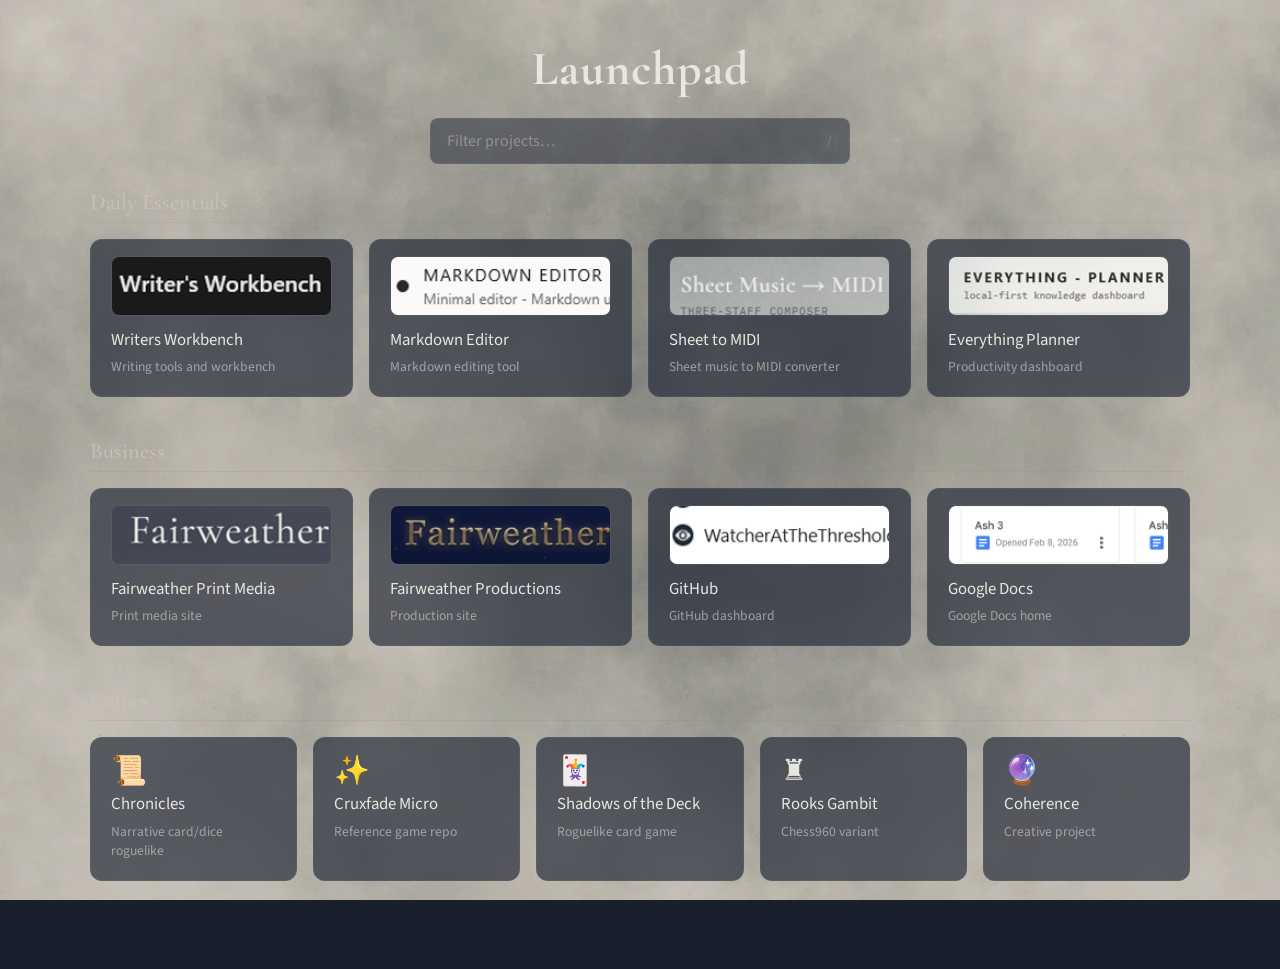
==== index.html @ 428c44f4 "Initial launchpad build — personal dashboard for GitHub Pages apps Dark theme with glassmorphism car" ====
<!DOCTYPE html>
<html lang="en">
<head>
  <meta charset="UTF-8">
  <meta name="viewport" content="width=device-width, initial-scale=1.0">
  <title>Launchpad</title>
  <link rel="stylesheet" href="css/style.css">
  <link href="https://fonts.googleapis.com/css2?family=Cormorant+Garamond:wght@400;500;700&family=Source+Sans+Pro:wght@300;400&display=swap" rel="stylesheet">
</head>
<body>
  <div class="mist-overlay"></div>

  <header>
    <h1>Launchpad</h1>
    <div class="search-wrapper">
      <input type="text" id="search" placeholder="Filter projects…" autocomplete="off">
      <span class="search-hint">/</span>
    </div>
  </header>

  <main id="dashboard"></main>

  <script src="js/script.js"></script>
</body>
</html>
---- css/style.css ----
/* ── Reset & Base ── */

*, *::before, *::after {
  box-sizing: border-box;
  margin: 0;
  padding: 0;
}

body {
  font-family: 'Source Sans Pro', sans-serif;
  font-weight: 400;
  background: #1a1f2e;
  color: #e8e6e1;
  min-height: 100vh;
  padding: 0 1.5rem 3rem;
}

/* ── Mist Overlay ── */

.mist-overlay {
  background: url('../images/mist1.webp') repeat;
  opacity: 0.9;
  position: fixed;
  top: 0;
  left: 0;
  width: 100%;
  height: 100%;
  z-index: -1;
  pointer-events: none;
  animation: mistScroll 120s linear infinite;
}

@keyframes mistScroll {
  from { background-position: 0 0; }
  to { background-position: -500px 500px; }
}

/* ── Header ── */

header {
  text-align: center;
  padding: 2.5rem 1rem 1.5rem;
}

header h1 {
  font-family: 'Cormorant Garamond', serif;
  font-weight: 700;
  font-size: 3rem;
  letter-spacing: 1px;
  margin-bottom: 1.25rem;
}

/* ── Search ── */

.search-wrapper {
  position: relative;
  max-width: 420px;
  margin: 0 auto;
}

.search-wrapper input {
  width: 100%;
  padding: 0.7rem 1rem;
  padding-right: 2.5rem;
  font-family: 'Source Sans Pro', sans-serif;
  font-size: 1rem;
  color: #e8e6e1;
  background: rgba(30, 36, 52, 0.5);
  border: 1px solid rgba(120, 130, 150, 0.25);
  border-radius: 8px;
  outline: none;
  transition: border-color 0.25s ease;
}

.search-wrapper input::placeholder {
  color: rgba(200, 196, 188, 0.5);
}

.search-wrapper input:focus {
  border-color: rgba(100, 140, 180, 0.5);
}

.search-hint {
  position: absolute;
  right: 0.75rem;
  top: 50%;
  transform: translateY(-50%);
  font-size: 0.8rem;
  color: rgba(200, 196, 188, 0.4);
  background: rgba(120, 130, 150, 0.15);
  padding: 0.1rem 0.45rem;
  border-radius: 4px;
  pointer-events: none;
  transition: opacity 0.2s ease;
}

.search-wrapper input:focus ~ .search-hint {
  opacity: 0;
}

/* ── Dashboard ── */

main {
  max-width: 1100px;
  margin: 0 auto;
}

/* ── Sections ── */

.section {
  margin-bottom: 2.5rem;
}

.section-title {
  font-family: 'Cormorant Garamond', serif;
  font-weight: 500;
  font-size: 1.4rem;
  color: rgba(200, 196, 188, 0.85);
  margin-bottom: 1rem;
  padding-bottom: 0.4rem;
  border-bottom: 1px solid rgba(120, 130, 150, 0.15);
}

/* ── Card Grid ── */

.card-grid {
  display: grid;
  grid-template-columns: repeat(auto-fill, minmax(200px, 1fr));
  gap: 1rem;
}

/* Primary and Business sections get wider cards */
.section[data-category="primary"] .card-grid,
.section[data-category="business"] .card-grid {
  grid-template-columns: repeat(auto-fill, minmax(240px, 1fr));
}

/* ── Cards ── */

.card {
  display: flex;
  flex-direction: column;
  gap: 0.35rem;
  padding: 1.25rem;
  background: rgba(30, 36, 52, 0.65);
  backdrop-filter: blur(10px);
  -webkit-backdrop-filter: blur(10px);
  border: 1px solid rgba(120, 130, 150, 0.15);
  border-radius: 12px;
  text-decoration: none;
  color: #e8e6e1;
  transition: all 0.3s ease;
}

.card:hover {
  border-color: rgba(140, 160, 185, 0.4);
  transform: translateY(-2px);
  box-shadow: 0 5px 15px rgba(0, 0, 0, 0.2);
}

/* ── Card Preview Images ── */

.card-preview {
  width: 100%;
  height: 60px;
  object-fit: cover;
  border-radius: 8px;
  border: 1px solid rgba(120, 130, 150, 0.15);
  margin-bottom: 0.4rem;
}

.card.has-preview {
  padding-top: 1rem;
}

.card-icon {
  font-size: 1.8rem;
  line-height: 1;
}

.card-name {
  font-family: 'Source Sans Pro', sans-serif;
  font-weight: 400;
  font-size: 1.05rem;
}

.card-desc {
  font-size: 0.85rem;
  color: rgba(200, 196, 188, 0.7);
  line-height: 1.4;
}

/* ── Hidden state for search ── */

.section.hidden {
  display: none;
}

.card.hidden {
  display: none;
}

/* ── Responsive ── */

@media (max-width: 600px) {
  header h1 {
    font-size: 2.2rem;
  }

  .card-grid {
    grid-template-columns: 1fr;
  }

  .section[data-category="primary"] .card-grid,
  .section[data-category="business"] .card-grid {
    grid-template-columns: 1fr;
  }

  body {
    padding: 0 1rem 2rem;
  }
}
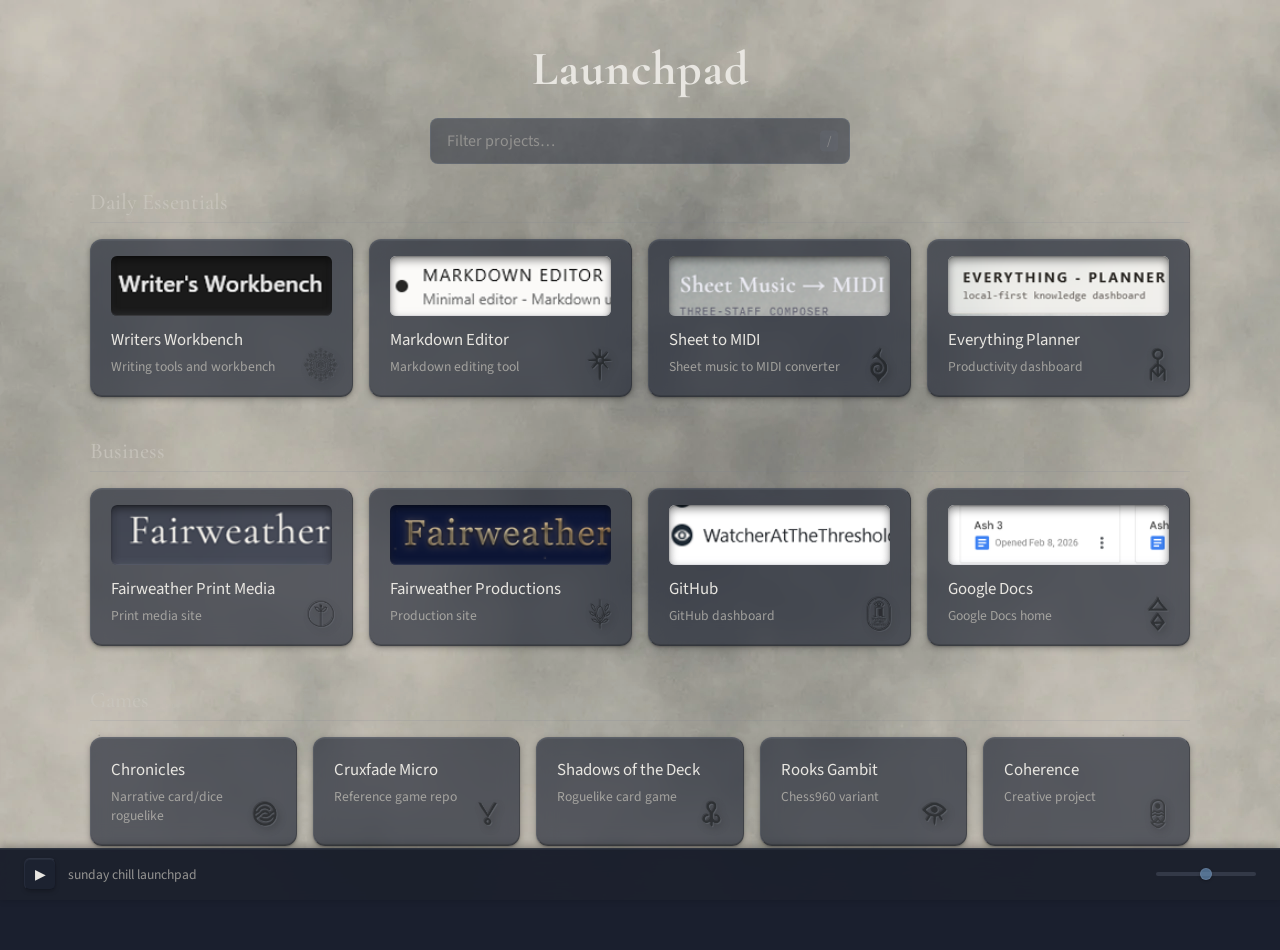
==== commit 586ddc35: "added audio player" ====
--- a/index.html
+++ b/index.html
@@ -20,6 +20,12 @@
 
   <main id="dashboard"></main>
 
+  <div id="player-bar" class="player-bar">
+    <button id="player-toggle" class="player-btn" title="Play music">&#9654;</button>
+    <span id="player-track" class="player-track">Music</span>
+    <input type="range" id="player-volume" class="player-volume" min="0" max="1" step="0.01" value="0.5">
+  </div>
+
   <script src="js/script.js"></script>
 </body>
 </html>
--- a/css/style.css
+++ b/css/style.css
@@ -12,7 +12,7 @@
   background: #1a1f2e;
   color: #e8e6e1;
   min-height: 100vh;
-  padding: 0 1.5rem 3rem;
+  padding: 0 1.5rem 4rem;
 }
 
 /* ── Mist Overlay ── */
@@ -138,6 +138,7 @@
 /* ── Cards ── */
 
 .card {
+  position: relative;
   display: flex;
   flex-direction: column;
   gap: 0.35rem;
@@ -145,32 +146,90 @@
   background: rgba(30, 36, 52, 0.65);
   backdrop-filter: blur(10px);
   -webkit-backdrop-filter: blur(10px);
-  border: 1px solid rgba(120, 130, 150, 0.15);
+  border-top: 1px solid rgba(200, 210, 225, 0.12);
+  border-left: 1px solid rgba(200, 210, 225, 0.08);
+  border-right: 1px solid rgba(0, 0, 0, 0.2);
+  border-bottom: 1px solid rgba(0, 0, 0, 0.25);
   border-radius: 12px;
   text-decoration: none;
   color: #e8e6e1;
+  box-shadow:
+    inset 0 1px 0 rgba(200, 210, 225, 0.06),
+    inset 0 -1px 0 rgba(0, 0, 0, 0.15),
+    0 2px 6px rgba(0, 0, 0, 0.25),
+    0 1px 2px rgba(0, 0, 0, 0.2);
   transition: all 0.3s ease;
 }
 
 .card:hover {
-  border-color: rgba(140, 160, 185, 0.4);
+  border-top-color: rgba(200, 210, 225, 0.2);
+  border-left-color: rgba(200, 210, 225, 0.15);
+  border-right-color: rgba(0, 0, 0, 0.25);
+  border-bottom-color: rgba(0, 0, 0, 0.3);
   transform: translateY(-2px);
-  box-shadow: 0 5px 15px rgba(0, 0, 0, 0.2);
+  box-shadow:
+    inset 0 1px 0 rgba(200, 210, 225, 0.1),
+    inset 0 -1px 0 rgba(0, 0, 0, 0.2),
+    0 8px 20px rgba(0, 0, 0, 0.35),
+    0 2px 4px rgba(0, 0, 0, 0.25);
 }
 
 /* ── Card Preview Images ── */
 
+.card-preview-wrap {
+  position: relative;
+  border-radius: 6px;
+  overflow: hidden;
+  margin-bottom: 0.4rem;
+}
+
+.card-preview-wrap::after {
+  content: '';
+  position: absolute;
+  inset: 0;
+  border-radius: 6px;
+  box-shadow:
+    inset 0 4px 8px rgba(0, 0, 0, 0.45),
+    inset 0 1px 2px rgba(0, 0, 0, 0.3),
+    inset 0 -3px 6px rgba(200, 210, 225, 0.1),
+    inset 0 -1px 1px rgba(200, 210, 225, 0.15);
+  pointer-events: none;
+}
+
 .card-preview {
+  display: block;
   width: 100%;
   height: 60px;
   object-fit: cover;
-  border-radius: 8px;
-  border: 1px solid rgba(120, 130, 150, 0.15);
-  margin-bottom: 0.4rem;
 }
 
 .card.has-preview {
   padding-top: 1rem;
+}
+
+/* ── Sigils ── */
+
+.card-sigil {
+  opacity: 0.45;
+  filter:
+    drop-shadow(1px 1px 0px rgba(200, 210, 225, 0.25))
+    drop-shadow(-1px -1px 0px rgba(0, 0, 0, 0.4))
+    drop-shadow(2px 3px 4px rgba(0, 0, 0, 0.5));
+  transition: opacity 0.3s ease;
+}
+
+.card:hover .card-sigil {
+  opacity: 0.65;
+}
+
+/* Sigil badge in lower right */
+.card-sigil-badge {
+  position: absolute;
+  bottom: 0.75rem;
+  right: 0.75rem;
+  width: 2.4rem;
+  height: 2.4rem;
+  object-fit: contain;
 }
 
 .card-icon {
@@ -200,6 +259,98 @@
   display: none;
 }
 
+/* ── Player Bar ── */
+
+.player-bar {
+  position: fixed;
+  bottom: 0;
+  left: 0;
+  right: 0;
+  z-index: 100;
+  display: flex;
+  align-items: center;
+  gap: 0.75rem;
+  padding: 0.6rem 1.5rem;
+  background: rgba(20, 25, 38, 0.95);
+  backdrop-filter: blur(20px);
+  -webkit-backdrop-filter: blur(20px);
+  border-top: 1px solid rgba(200, 210, 225, 0.1);
+  box-shadow:
+    inset 0 1px 0 rgba(200, 210, 225, 0.05),
+    0 -2px 8px rgba(0, 0, 0, 0.3);
+}
+
+.player-btn {
+  background: rgba(30, 36, 52, 0.65);
+  border-top: 1px solid rgba(200, 210, 225, 0.1);
+  border-left: 1px solid rgba(200, 210, 225, 0.06);
+  border-right: 1px solid rgba(0, 0, 0, 0.2);
+  border-bottom: 1px solid rgba(0, 0, 0, 0.25);
+  border-radius: 6px;
+  color: #e8e6e1;
+  font-size: 0.9rem;
+  width: 2rem;
+  height: 2rem;
+  cursor: pointer;
+  display: flex;
+  align-items: center;
+  justify-content: center;
+  transition: all 0.25s ease;
+  box-shadow:
+    inset 0 1px 0 rgba(200, 210, 225, 0.06),
+    0 2px 4px rgba(0, 0, 0, 0.2);
+}
+
+.player-btn:hover {
+  border-top-color: rgba(200, 210, 225, 0.18);
+  border-left-color: rgba(200, 210, 225, 0.12);
+  box-shadow:
+    inset 0 1px 0 rgba(200, 210, 225, 0.1),
+    0 3px 8px rgba(0, 0, 0, 0.3);
+}
+
+.player-track {
+  font-family: 'Source Sans Pro', sans-serif;
+  font-size: 0.85rem;
+  color: rgba(200, 196, 188, 0.7);
+  flex: 1;
+  overflow: hidden;
+  text-overflow: ellipsis;
+  white-space: nowrap;
+}
+
+.player-volume {
+  width: 100px;
+  height: 4px;
+  -webkit-appearance: none;
+  appearance: none;
+  background: rgba(120, 130, 150, 0.25);
+  border-radius: 2px;
+  outline: none;
+  cursor: pointer;
+}
+
+.player-volume::-webkit-slider-thumb {
+  -webkit-appearance: none;
+  width: 12px;
+  height: 12px;
+  border-radius: 50%;
+  background: rgba(100, 140, 180, 0.7);
+  border: 1px solid rgba(200, 210, 225, 0.15);
+  box-shadow: 0 1px 3px rgba(0, 0, 0, 0.3);
+  cursor: pointer;
+}
+
+.player-volume::-moz-range-thumb {
+  width: 12px;
+  height: 12px;
+  border-radius: 50%;
+  background: rgba(100, 140, 180, 0.7);
+  border: 1px solid rgba(200, 210, 225, 0.15);
+  box-shadow: 0 1px 3px rgba(0, 0, 0, 0.3);
+  cursor: pointer;
+}
+
 /* ── Responsive ── */
 
 @media (max-width: 600px) {
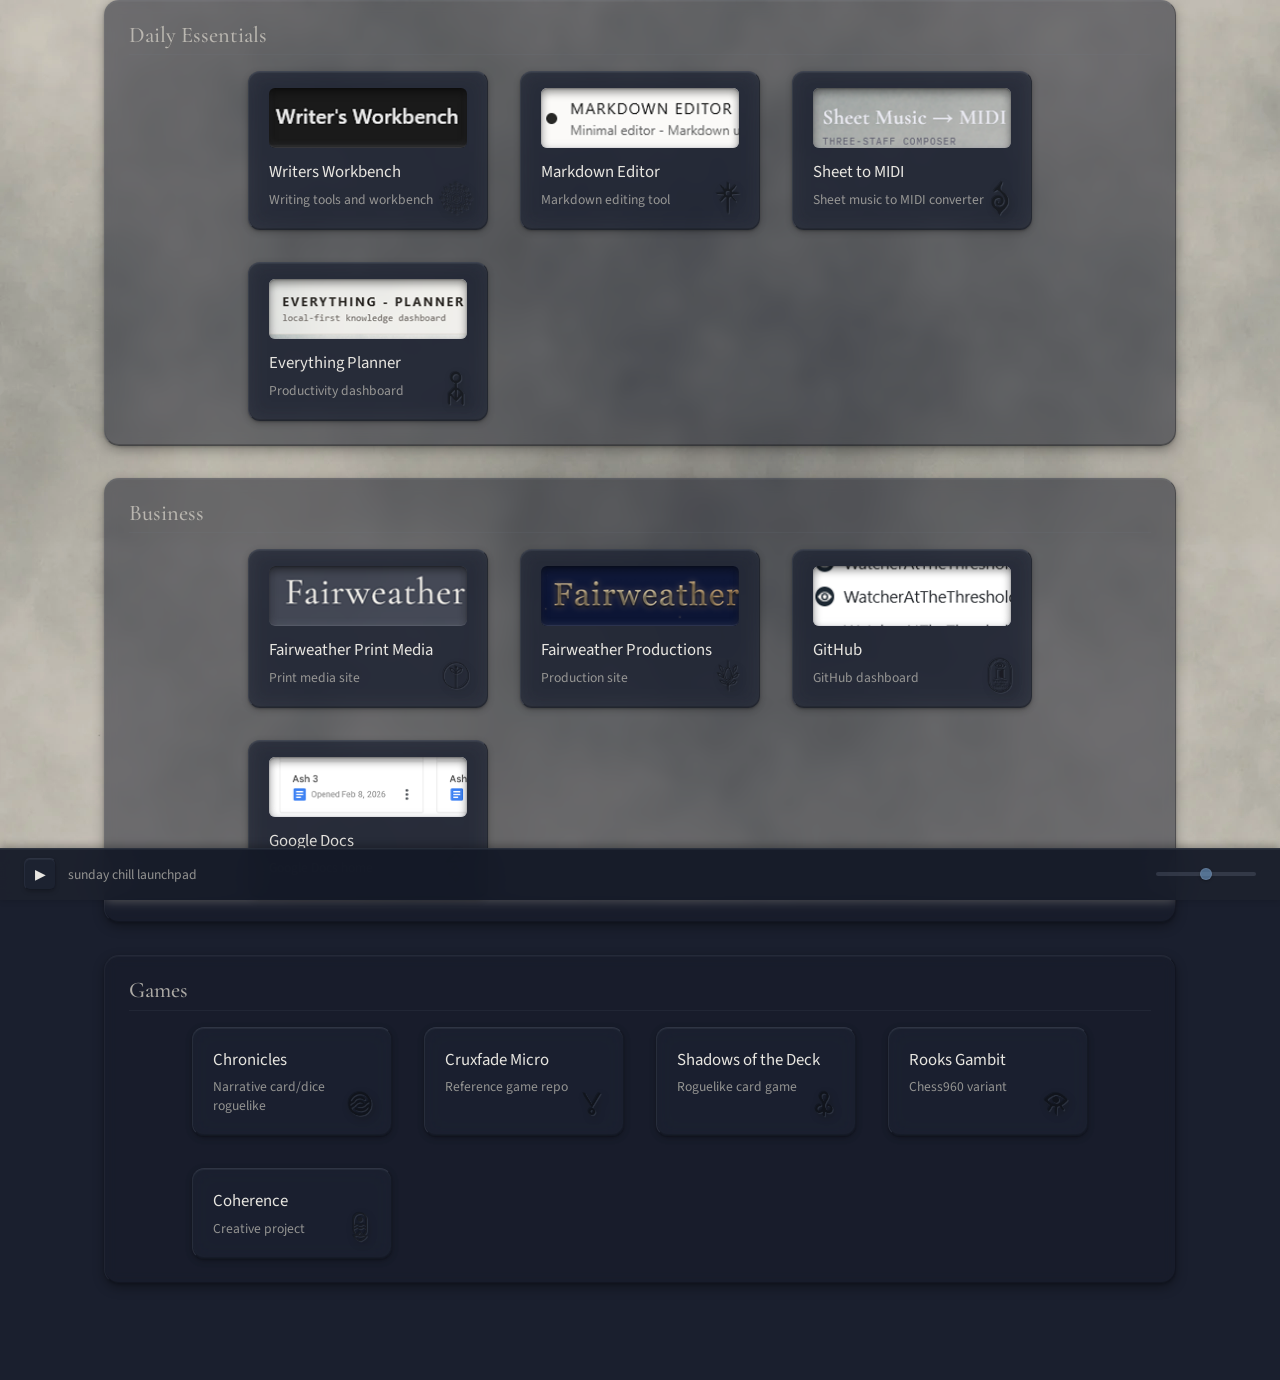
==== commit 4c7dcc38: "removed title and searchbar" ====
--- a/index.html
+++ b/index.html
@@ -10,6 +10,7 @@
 <body>
   <div class="mist-overlay"></div>
 
+  <!-- header hidden for now — restore when project list grows
   <header>
     <h1>Launchpad</h1>
     <div class="search-wrapper">
@@ -17,6 +18,7 @@
       <span class="search-hint">/</span>
     </div>
   </header>
+  -->
 
   <main id="dashboard"></main>
 
--- a/css/style.css
+++ b/css/style.css
@@ -101,14 +101,30 @@
 /* ── Dashboard ── */
 
 main {
-  max-width: 1100px;
+  max-width: 1400px;
   margin: 0 auto;
 }
 
 /* ── Sections ── */
 
 .section {
-  margin-bottom: 2.5rem;
+  margin-bottom: 2rem;
+  padding: 1.25rem 1.5rem 1.5rem;
+  margin-left: 5rem;
+  margin-right: 5rem;
+  background: rgba(22, 27, 40, 0.5);
+  backdrop-filter: blur(6px);
+  -webkit-backdrop-filter: blur(6px);
+  border-top: 1px solid rgba(200, 210, 225, 0.08);
+  border-left: 1px solid rgba(200, 210, 225, 0.05);
+  border-right: 1px solid rgba(0, 0, 0, 0.25);
+  border-bottom: 1px solid rgba(0, 0, 0, 0.3);
+  border-radius: 15px;
+  box-shadow:
+    inset 0 1px 0 rgba(200, 210, 225, 0.04),
+    inset 0 -1px 0 rgba(0, 0, 0, 0.2),
+    0 4px 12px rgba(0, 0, 0, 0.3),
+    0 1px 3px rgba(0, 0, 0, 0.2);
 }
 
 .section-title {
@@ -118,21 +134,22 @@
   color: rgba(200, 196, 188, 0.85);
   margin-bottom: 1rem;
   padding-bottom: 0.4rem;
-  border-bottom: 1px solid rgba(120, 130, 150, 0.15);
+  border-bottom: 1px solid rgba(120, 130, 150, 0.1);
 }
 
 /* ── Card Grid ── */
 
 .card-grid {
   display: grid;
-  grid-template-columns: repeat(auto-fill, minmax(200px, 1fr));
-  gap: 1rem;
+  grid-template-columns: repeat(auto-fit, 200px);
+  gap: 2rem;
+  justify-content: center;
 }
 
 /* Primary and Business sections get wider cards */
 .section[data-category="primary"] .card-grid,
 .section[data-category="business"] .card-grid {
-  grid-template-columns: repeat(auto-fill, minmax(240px, 1fr));
+  grid-template-columns: repeat(auto-fit, 240px);
 }
 
 /* ── Cards ── */
@@ -174,6 +191,19 @@
     0 2px 4px rgba(0, 0, 0, 0.25);
 }
 
+.card:active {
+  transform: translateY(1px);
+  border-top-color: rgba(0, 0, 0, 0.15);
+  border-left-color: rgba(0, 0, 0, 0.1);
+  border-right-color: rgba(200, 210, 225, 0.06);
+  border-bottom-color: rgba(200, 210, 225, 0.08);
+  box-shadow:
+    inset 0 2px 4px rgba(0, 0, 0, 0.3),
+    inset 0 1px 1px rgba(0, 0, 0, 0.2),
+    0 0 2px rgba(0, 0, 0, 0.15);
+  transition: all 0.08s ease;
+}
+
 /* ── Card Preview Images ── */
 
 .card-preview-wrap {
@@ -358,10 +388,7 @@
     font-size: 2.2rem;
   }
 
-  .card-grid {
-    grid-template-columns: 1fr;
-  }
-
+  .card-grid,
   .section[data-category="primary"] .card-grid,
   .section[data-category="business"] .card-grid {
     grid-template-columns: 1fr;
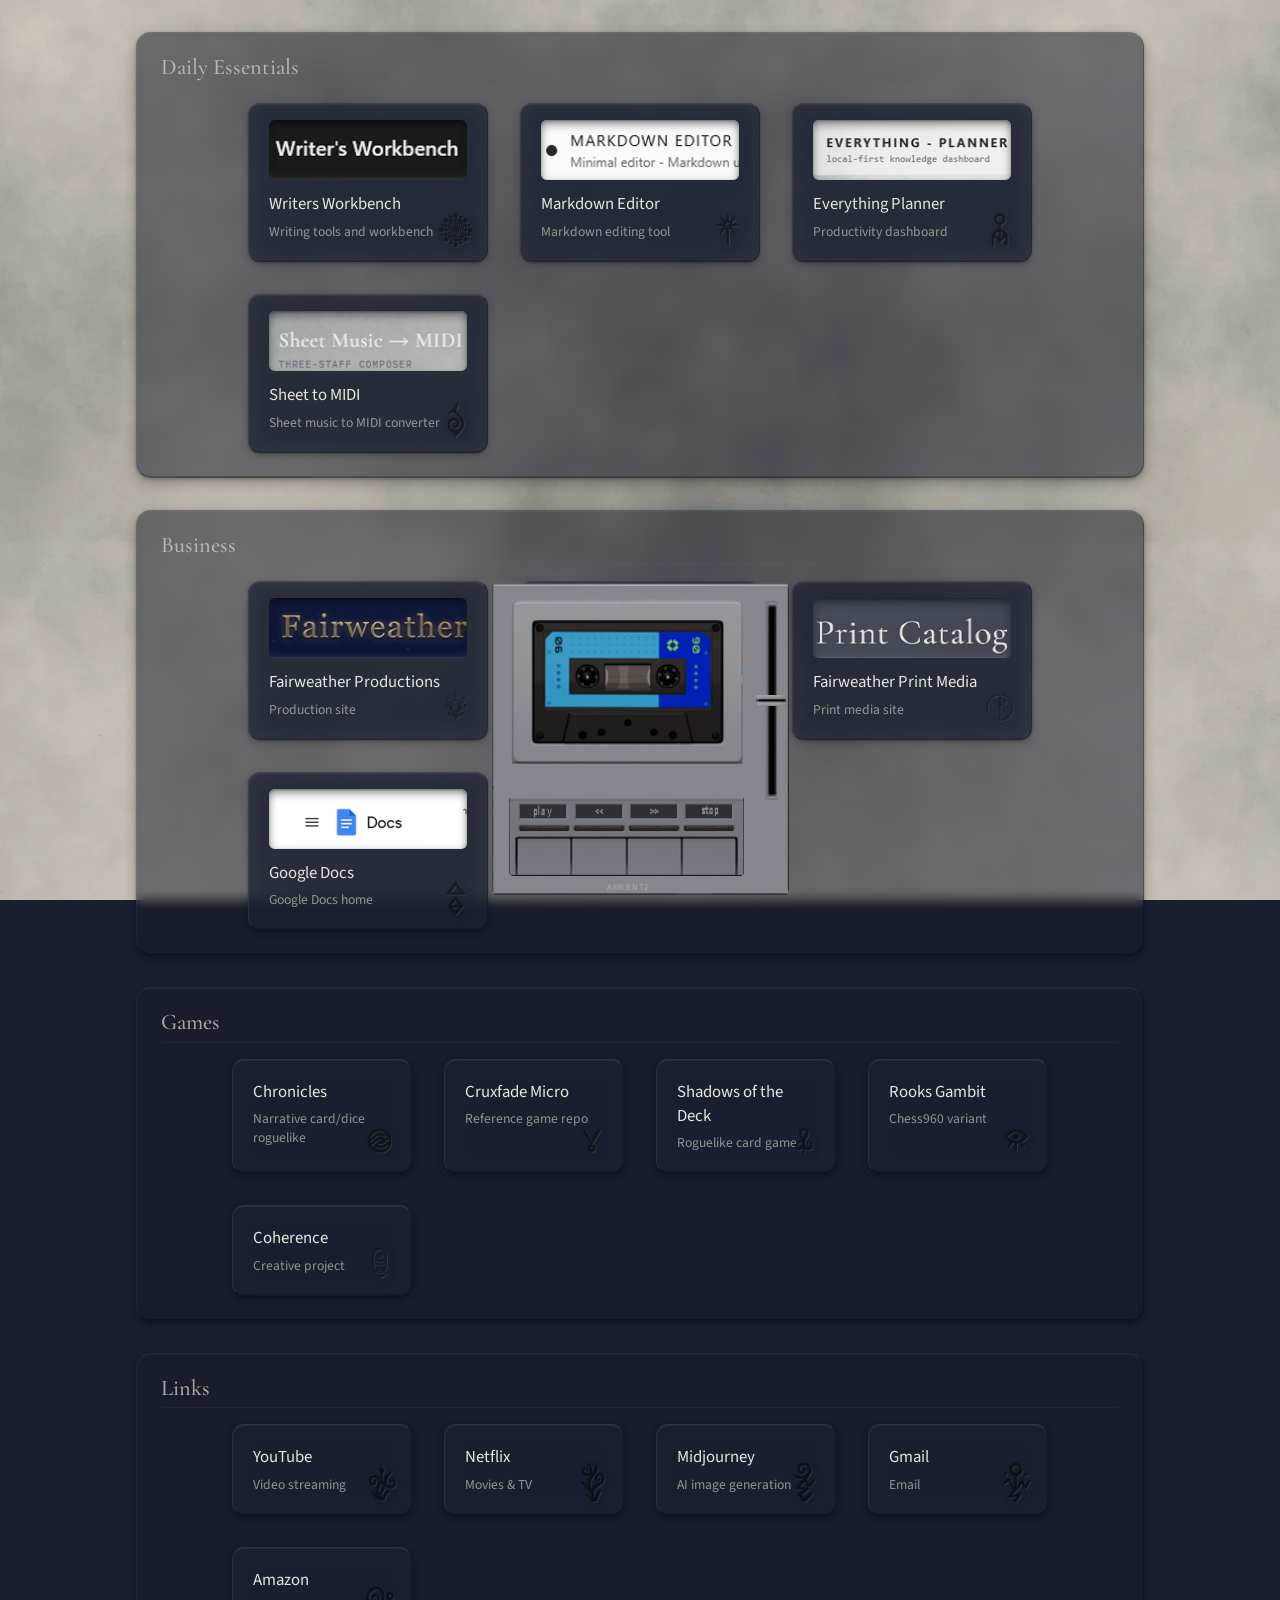
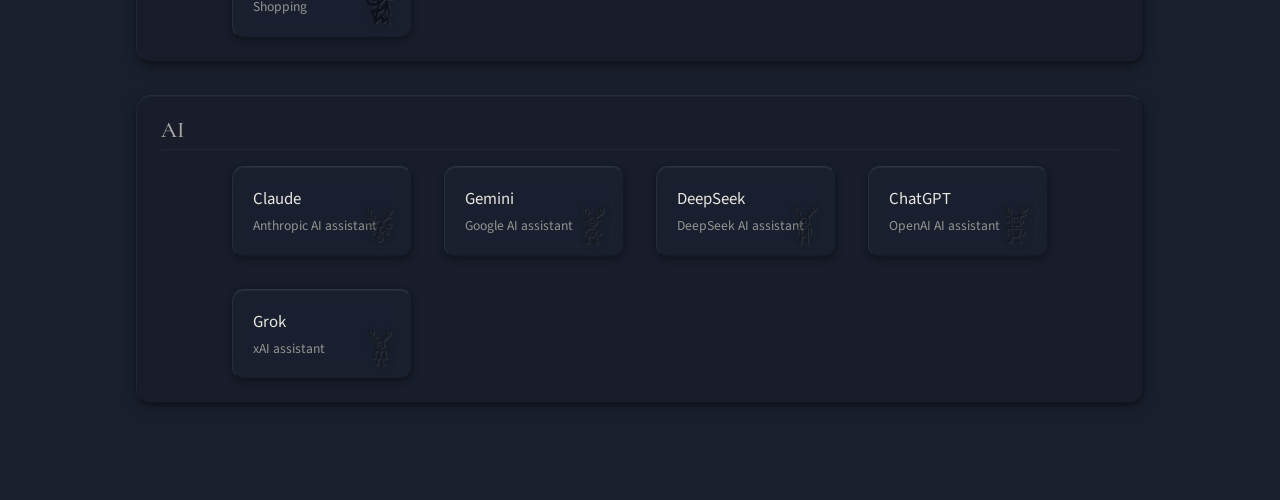
==== commit 8555a73a: "added tape player" ====
--- a/index.html
+++ b/index.html
@@ -22,10 +22,18 @@
 
   <main id="dashboard"></main>
 
-  <div id="player-bar" class="player-bar">
-    <button id="player-toggle" class="player-btn" title="Play music">&#9654;</button>
-    <span id="player-track" class="player-track">Music</span>
-    <input type="range" id="player-volume" class="player-volume" min="0" max="1" step="0.01" value="0.5">
+  <div id="tape-player" class="tape-player">
+    <div class="tape-deck">
+      <img class="tape-bg" src="images/tape-graphic/deck-backgorund.png" alt="" draggable="false">
+      <img class="tape-layer tape-layer-cassette" id="tape-anim-img" src="images/tape-graphic/tape-playing/tape-playing1.png" alt="" draggable="false">
+      <img class="tape-layer tape-layer-controls" id="tape-controls-img" src="images/tape-graphic/tape-controls/tape-controls1.png" alt="" draggable="false">
+      <div class="tape-vol" id="tape-vol">
+        <img class="tape-vol-slot" src="images/tape-graphic/volume-slider-control/volume-slider-slot.png" alt="" draggable="false">
+        <img class="tape-vol-handle" id="tape-vol-handle" src="images/tape-graphic/volume-slider-control/volume-slider-handle.png" alt="" draggable="false">
+      </div>
+      <span class="tape-track-name" id="player-track">Music</span>
+      <button class="tape-play-btn" id="player-toggle" aria-label="Play / Pause"></button>
+    </div>
   </div>
 
   <script src="js/script.js"></script>
--- a/css/style.css
+++ b/css/style.css
@@ -103,6 +103,7 @@
 main {
   max-width: 1400px;
   margin: 0 auto;
+  padding-top: 2rem;
 }
 
 /* ── Sections ── */
@@ -110,8 +111,9 @@
 .section {
   margin-bottom: 2rem;
   padding: 1.25rem 1.5rem 1.5rem;
-  margin-left: 5rem;
-  margin-right: 5rem;
+  margin-left: auto;
+  margin-right: auto;
+  max-width: calc(100% - 14rem);
   background: rgba(22, 27, 40, 0.5);
   backdrop-filter: blur(6px);
   -webkit-backdrop-filter: blur(6px);
@@ -141,7 +143,7 @@
 
 .card-grid {
   display: grid;
-  grid-template-columns: repeat(auto-fit, 200px);
+  grid-template-columns: repeat(auto-fit, 180px);
   gap: 2rem;
   justify-content: center;
 }
@@ -289,96 +291,115 @@
   display: none;
 }
 
-/* ── Player Bar ── */
-
-.player-bar {
+/* ── Tape Player ── */
+
+.tape-player {
   position: fixed;
   bottom: 0;
-  left: 0;
-  right: 0;
+  left: 50%;
+  transform: translateX(-50%);
   z-index: 100;
-  display: flex;
-  align-items: center;
-  gap: 0.75rem;
-  padding: 0.6rem 1.5rem;
-  background: rgba(20, 25, 38, 0.95);
-  backdrop-filter: blur(20px);
-  -webkit-backdrop-filter: blur(20px);
-  border-top: 1px solid rgba(200, 210, 225, 0.1);
-  box-shadow:
-    inset 0 1px 0 rgba(200, 210, 225, 0.05),
-    0 -2px 8px rgba(0, 0, 0, 0.3);
-}
-
-.player-btn {
-  background: rgba(30, 36, 52, 0.65);
-  border-top: 1px solid rgba(200, 210, 225, 0.1);
-  border-left: 1px solid rgba(200, 210, 225, 0.06);
-  border-right: 1px solid rgba(0, 0, 0, 0.2);
-  border-bottom: 1px solid rgba(0, 0, 0, 0.25);
-  border-radius: 6px;
-  color: #e8e6e1;
-  font-size: 0.9rem;
-  width: 2rem;
-  height: 2rem;
-  cursor: pointer;
-  display: flex;
-  align-items: center;
-  justify-content: center;
-  transition: all 0.25s ease;
-  box-shadow:
-    inset 0 1px 0 rgba(200, 210, 225, 0.06),
-    0 2px 4px rgba(0, 0, 0, 0.2);
-}
-
-.player-btn:hover {
-  border-top-color: rgba(200, 210, 225, 0.18);
-  border-left-color: rgba(200, 210, 225, 0.12);
-  box-shadow:
-    inset 0 1px 0 rgba(200, 210, 225, 0.1),
-    0 3px 8px rgba(0, 0, 0, 0.3);
-}
-
-.player-track {
+  user-select: none;
+}
+
+.tape-deck {
+  position: relative;
+  width: 300px;
+}
+
+.tape-bg {
+  display: block;
+  width: 100%;
+  height: auto;
+}
+
+/* Shared layer styles */
+.tape-layer {
+  position: absolute;
+  display: block;
+  pointer-events: none;
+  height: auto;
+}
+
+/* Cassette / tape animation — upper portion */
+.tape-layer-cassette {
+  top: 6%;
+  left: 6%;
+  width: 79%;
+  z-index: 1;
+}
+
+/* Controls strip — lower portion */
+.tape-layer-controls {
+  bottom: 7%;
+  left: 6%;
+  width: 79%;
+  z-index: 2;
+}
+
+/* Volume slider — right side */
+.tape-vol {
+  position: absolute;
+  right: 4%;
+  top: 7%;
+  height: 62%;
+  z-index: 3;
+  cursor: ns-resize;
+}
+
+.tape-vol-slot {
+  display: block;
+  height: 100%;
+  width: auto;
+  pointer-events: none;
+}
+
+.tape-vol-handle {
+  position: absolute;
+  left: 50%;
+  transform: translateX(-50%);
+  width: 220%;
+  height: auto;
+  top: 0;
+  cursor: grab;
+  z-index: 4;
+}
+
+.tape-vol-handle:active {
+  cursor: grabbing;
+}
+
+/* Track name — small text at bottom of deck */
+.tape-track-name {
+  position: absolute;
+  left: 8%;
+  right: 16%;
+  bottom: 2%;
   font-family: 'Source Sans Pro', sans-serif;
-  font-size: 0.85rem;
-  color: rgba(200, 196, 188, 0.7);
-  flex: 1;
+  font-size: 0.55rem;
+  color: rgba(200, 196, 188, 0.6);
+  white-space: nowrap;
   overflow: hidden;
   text-overflow: ellipsis;
-  white-space: nowrap;
-}
-
-.player-volume {
-  width: 100px;
-  height: 4px;
-  -webkit-appearance: none;
-  appearance: none;
-  background: rgba(120, 130, 150, 0.25);
-  border-radius: 2px;
-  outline: none;
+  text-align: center;
+  text-transform: uppercase;
+  letter-spacing: 0.05em;
+  pointer-events: none;
+  z-index: 3;
+}
+
+/* Invisible play button hotspot — over the play button graphic */
+.tape-play-btn {
+  position: absolute;
+  left: 6%;
+  bottom: 7%;
+  width: 20%;
+  height: 22%;
+  background: transparent;
+  border: none;
   cursor: pointer;
-}
-
-.player-volume::-webkit-slider-thumb {
-  -webkit-appearance: none;
-  width: 12px;
-  height: 12px;
-  border-radius: 50%;
-  background: rgba(100, 140, 180, 0.7);
-  border: 1px solid rgba(200, 210, 225, 0.15);
-  box-shadow: 0 1px 3px rgba(0, 0, 0, 0.3);
-  cursor: pointer;
-}
-
-.player-volume::-moz-range-thumb {
-  width: 12px;
-  height: 12px;
-  border-radius: 50%;
-  background: rgba(100, 140, 180, 0.7);
-  border: 1px solid rgba(200, 210, 225, 0.15);
-  box-shadow: 0 1px 3px rgba(0, 0, 0, 0.3);
-  cursor: pointer;
+  padding: 0;
+  z-index: 5;
 }
 
 /* ── Responsive ── */
@@ -386,6 +407,10 @@
 @media (max-width: 600px) {
   header h1 {
     font-size: 2.2rem;
+  }
+
+  .section {
+    max-width: 80%;
   }
 
   .card-grid,
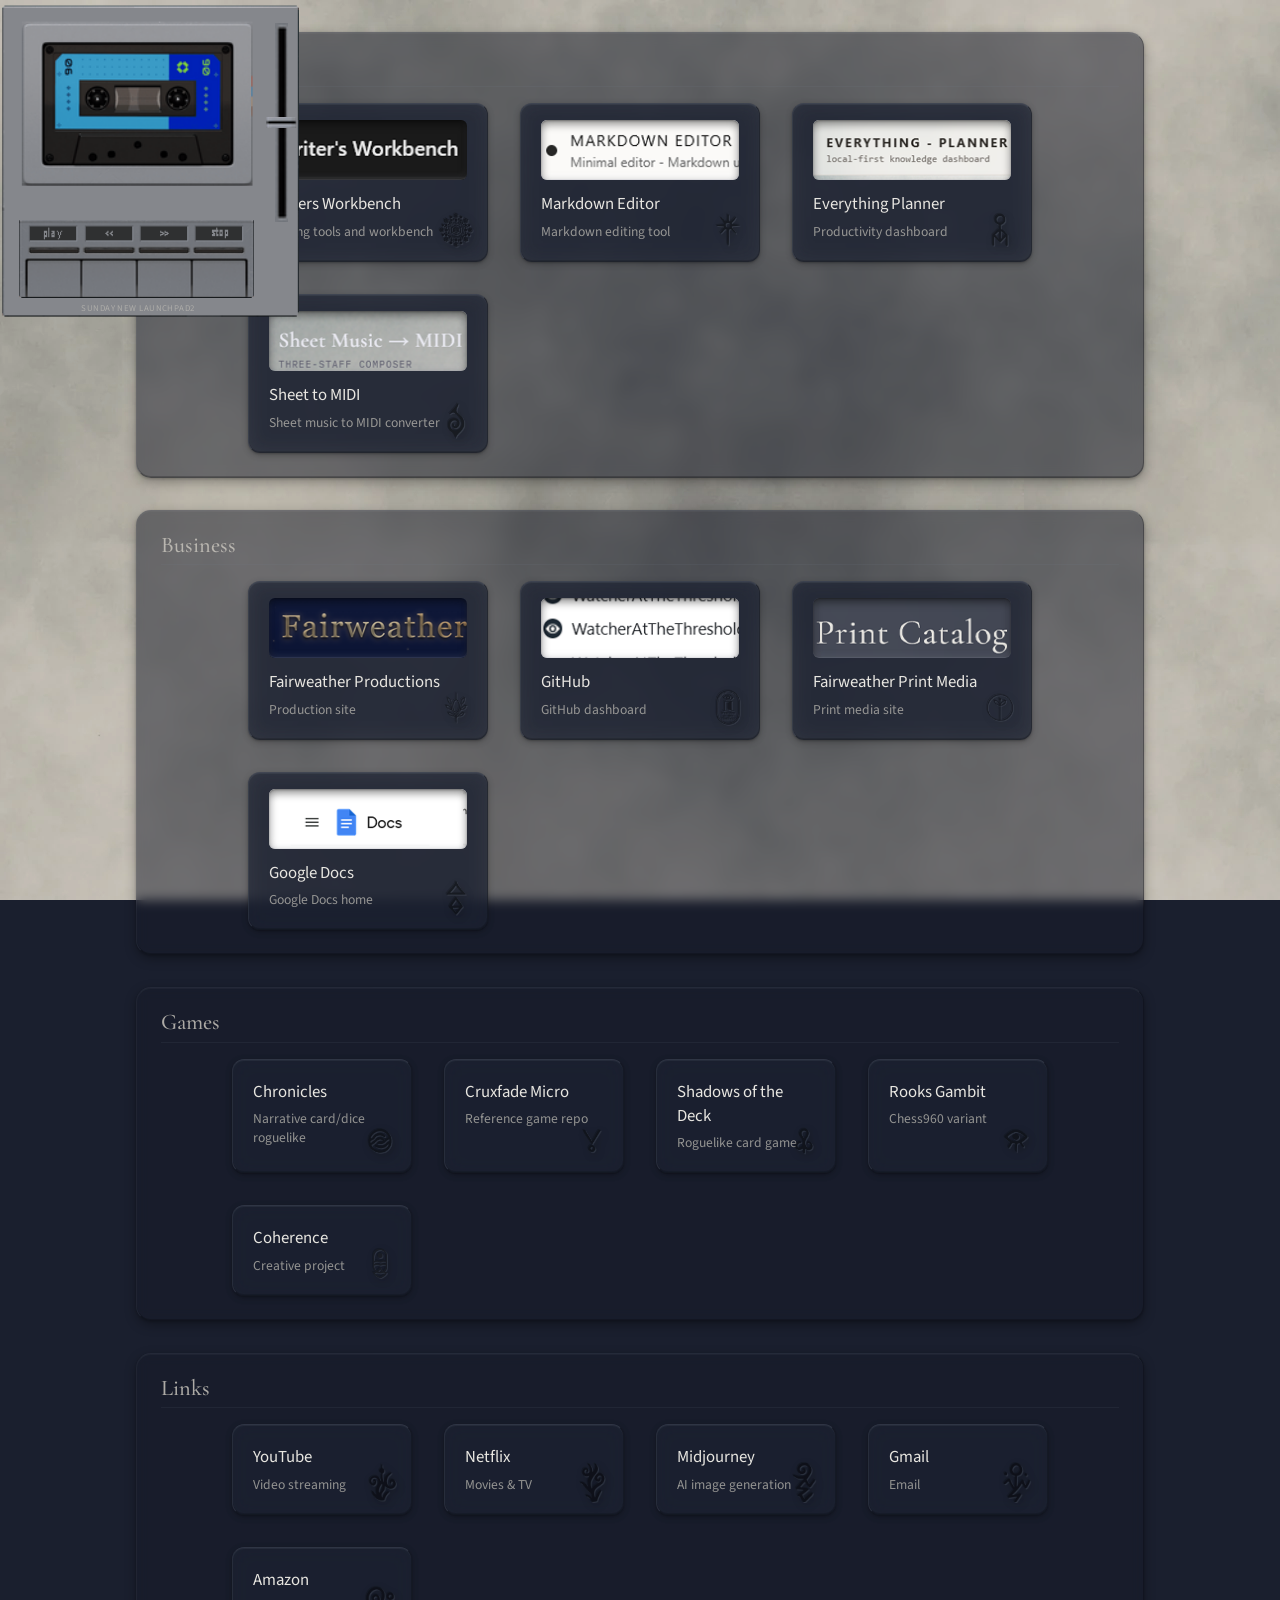
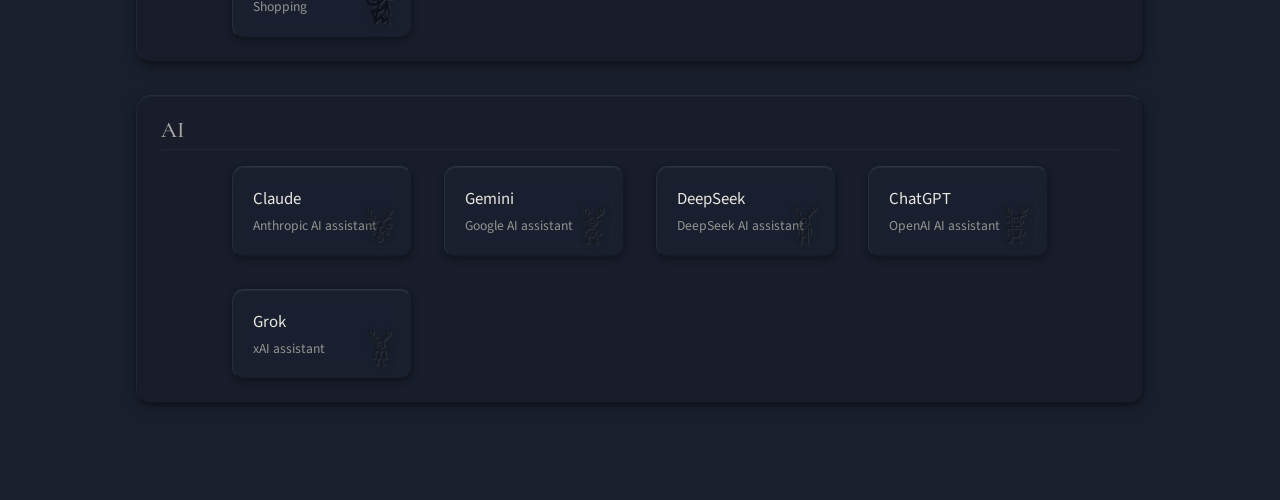
==== commit 3c5774b7: "tape deck additions" ====
--- a/index.html
+++ b/index.html
@@ -32,7 +32,10 @@
         <img class="tape-vol-handle" id="tape-vol-handle" src="images/tape-graphic/volume-slider-control/volume-slider-handle.png" alt="" draggable="false">
       </div>
       <span class="tape-track-name" id="player-track">Music</span>
-      <button class="tape-play-btn" id="player-toggle" aria-label="Play / Pause"></button>
+      <button class="tape-btn tape-play-btn" id="player-toggle" aria-label="Play / Pause"></button>
+      <button class="tape-btn tape-btn-back" id="tape-btn-back" aria-label="Previous track"></button>
+      <button class="tape-btn tape-btn-fwd" id="tape-btn-fwd" aria-label="Next track"></button>
+      <button class="tape-btn tape-btn-stop" id="tape-btn-stop" aria-label="Stop"></button>
     </div>
   </div>
 
--- a/css/style.css
+++ b/css/style.css
@@ -295,9 +295,8 @@
 
 .tape-player {
   position: fixed;
-  bottom: 0;
-  left: 50%;
-  transform: translateX(-50%);
+  top: 0;
+  left: 0;
   z-index: 100;
   user-select: none;
 }
@@ -388,13 +387,12 @@
   z-index: 3;
 }
 
-/* Invisible play button hotspot — over the play button graphic */
-.tape-play-btn {
-  position: absolute;
-  left: 6%;
+/* Invisible button hotspots — one per control button */
+.tape-btn {
+  position: absolute;
   bottom: 7%;
+  height: 22%;
   width: 20%;
-  height: 22%;
   background: transparent;
   border: none;
   cursor: pointer;
@@ -402,6 +400,11 @@
   z-index: 5;
 }
 
+.tape-play-btn { left: 6%; }
+.tape-btn-back { left: 26%; }
+.tape-btn-fwd  { left: 46%; }
+.tape-btn-stop { left: 65%; }
+
 /* ── Responsive ── */
 
 @media (max-width: 600px) {
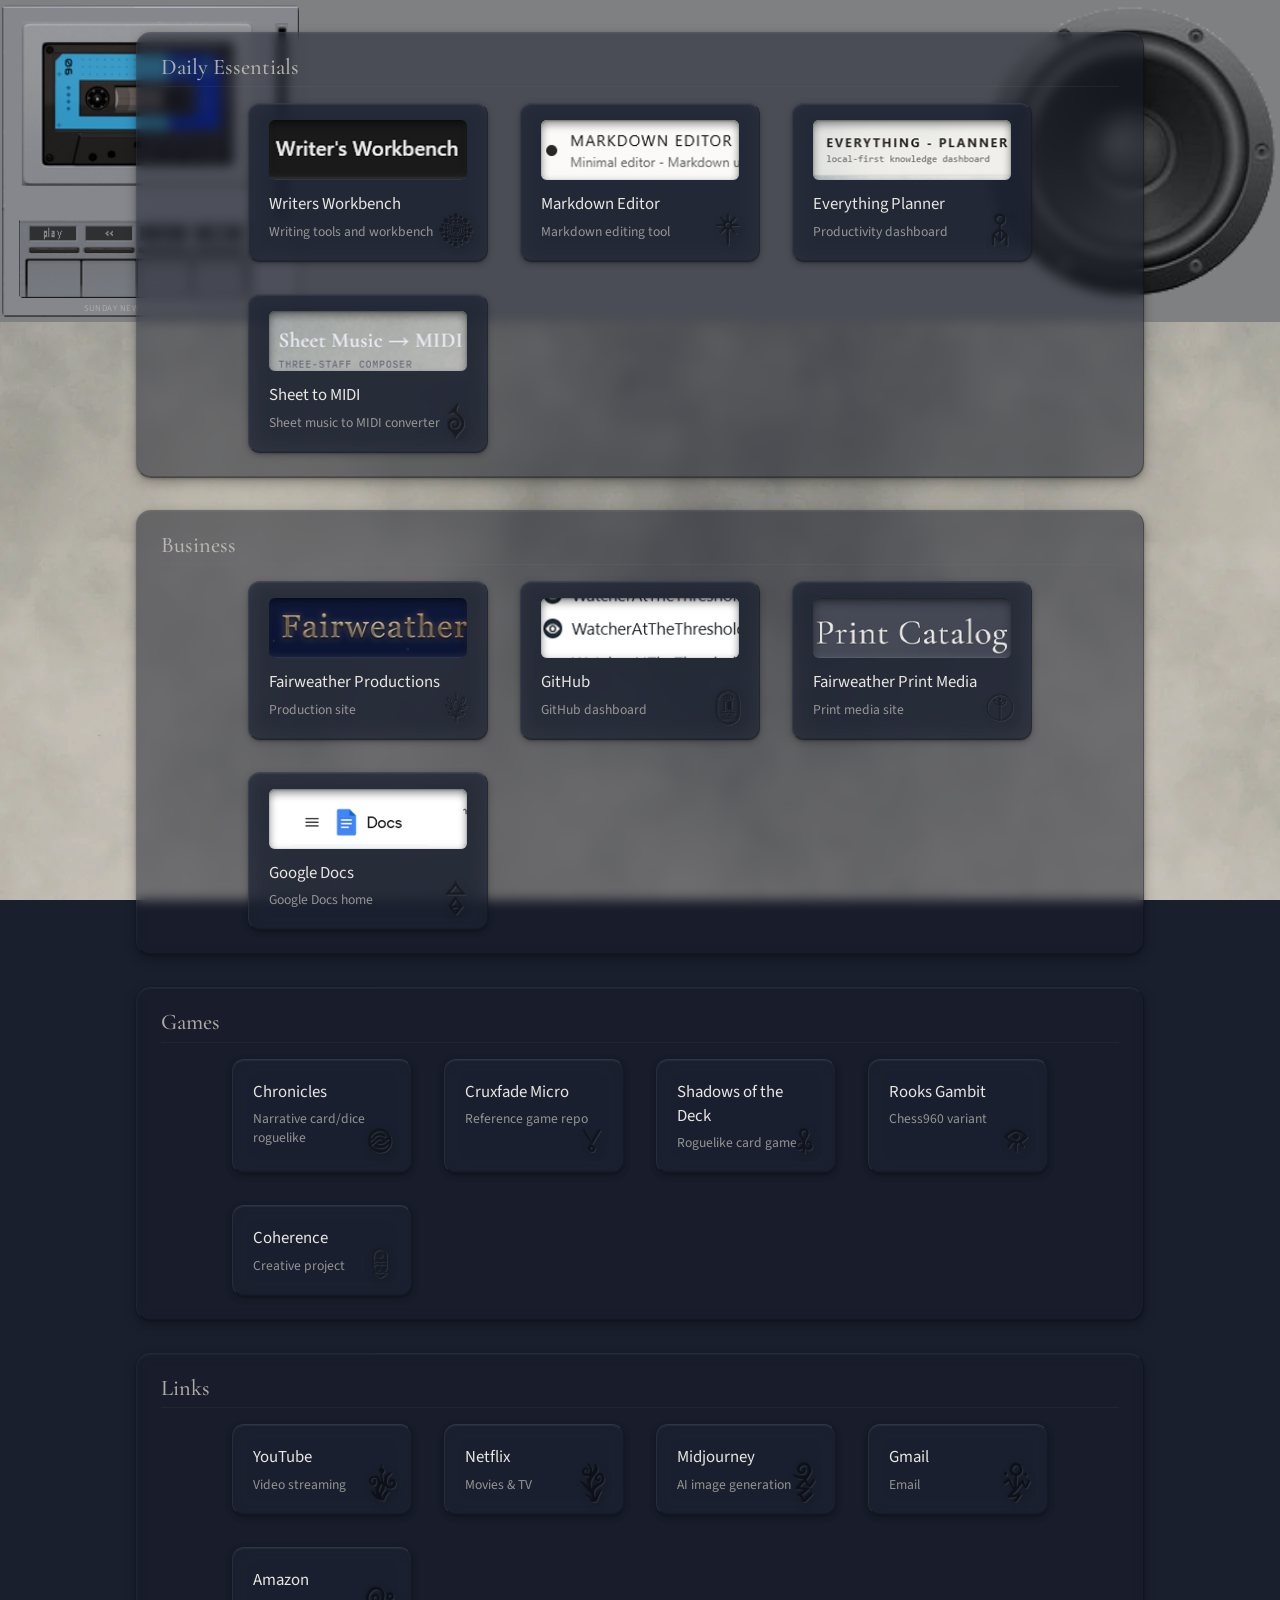
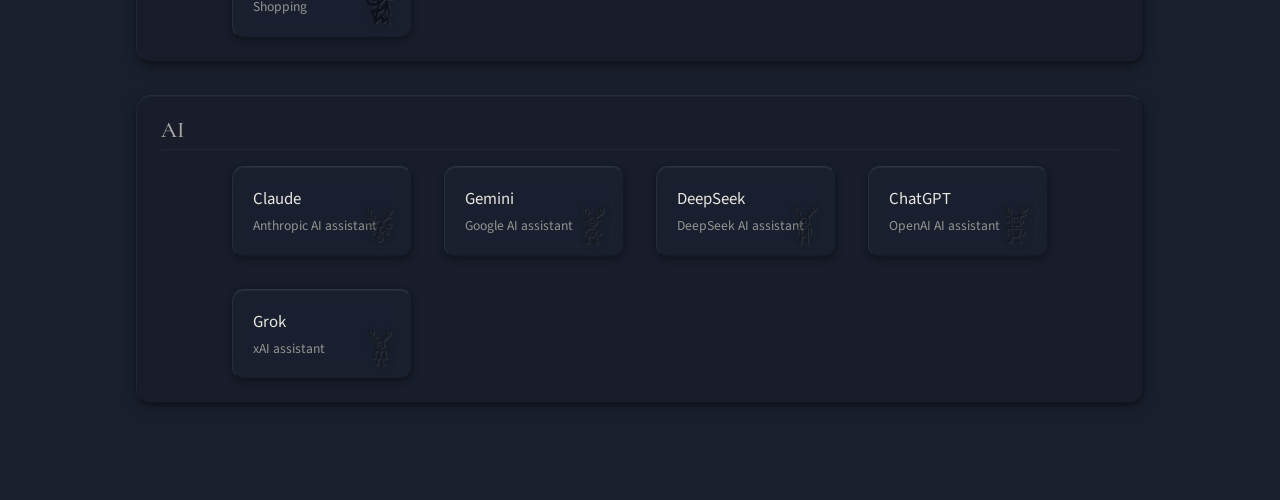
==== commit d2ef9062: "tape deck changes Add speaker on right and have deck stretch across screen behind main content" ====
--- a/index.html
+++ b/index.html
@@ -37,6 +37,7 @@
       <button class="tape-btn tape-btn-fwd" id="tape-btn-fwd" aria-label="Next track"></button>
       <button class="tape-btn tape-btn-stop" id="tape-btn-stop" aria-label="Stop"></button>
     </div>
+    <img class="tape-speaker" src="images/tape-graphic/speaker.png" alt="" draggable="false">
   </div>
 
   <script src="js/script.js"></script>
--- a/css/style.css
+++ b/css/style.css
@@ -109,6 +109,8 @@
 /* ── Sections ── */
 
 .section {
+  position: relative;
+  z-index: 2;
   margin-bottom: 2rem;
   padding: 1.25rem 1.5rem 1.5rem;
   margin-left: auto;
@@ -297,13 +299,27 @@
   position: fixed;
   top: 0;
   left: 0;
-  z-index: 100;
+  right: 0;
+  z-index: 1;
   user-select: none;
+  display: flex;
+  justify-content: space-between;
+  align-items: flex-start;
+  background: #7e8082;
 }
 
 .tape-deck {
   position: relative;
   width: 300px;
+  flex-shrink: 0;
+}
+
+.tape-speaker {
+  display: block;
+  height: 300px;
+  width: auto;
+  pointer-events: none;
+  align-self: flex-start;
 }
 
 .tape-bg {
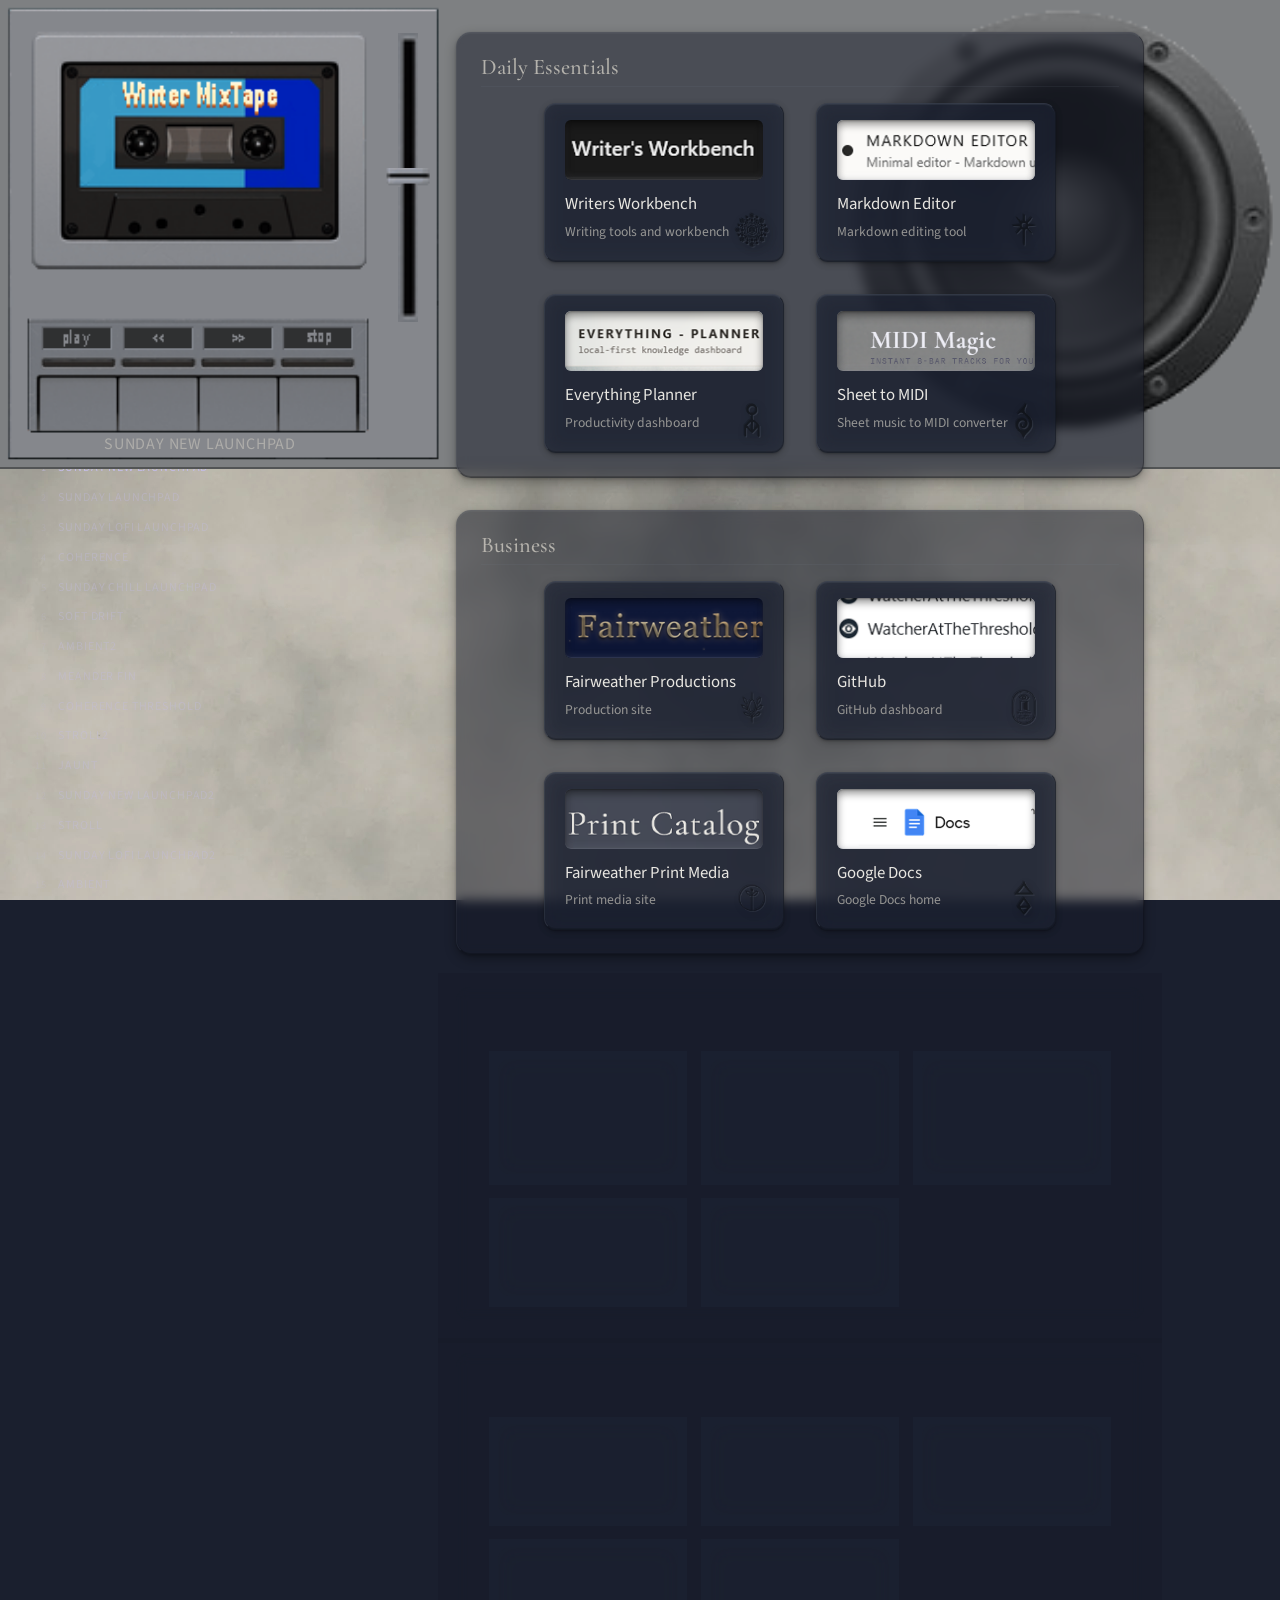
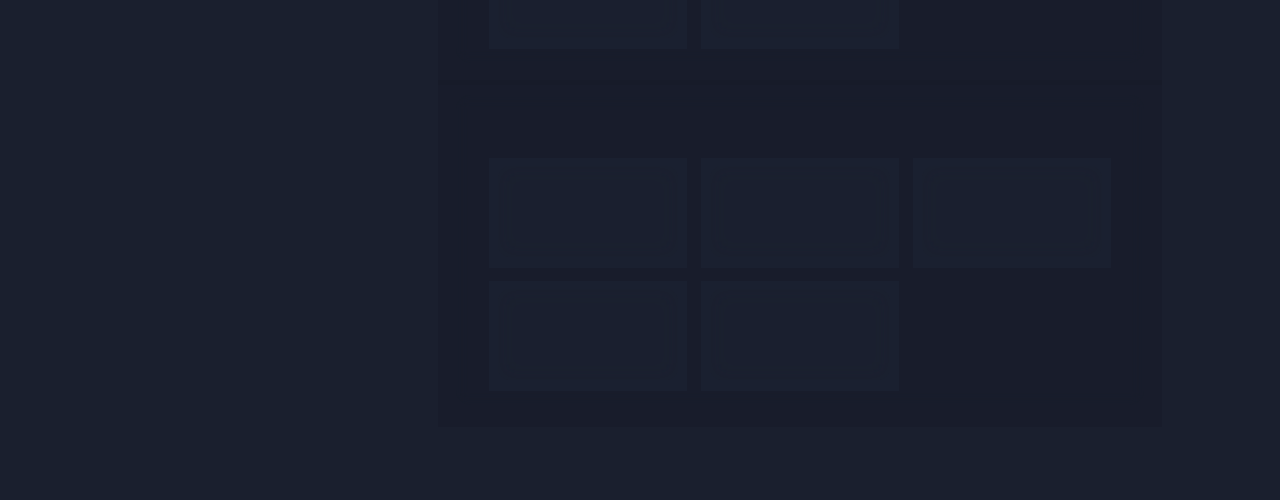
==== commit ce663208: "Added tracklist to Launchpad" ====
--- a/index.html
+++ b/index.html
@@ -40,6 +40,8 @@
     <img class="tape-speaker" src="images/tape-graphic/speaker.png" alt="" draggable="false">
   </div>
 
+  <ol id="tracklist" class="tracklist"></ol>
+
   <script src="js/script.js"></script>
 </body>
 </html>
--- a/css/style.css
+++ b/css/style.css
@@ -102,7 +102,7 @@
 
 main {
   max-width: 1400px;
-  margin: 0 auto;
+  margin: 0 auto 0 20rem;
   padding-top: 2rem;
 }
 
@@ -306,17 +306,18 @@
   justify-content: space-between;
   align-items: flex-start;
   background: #7e8082;
+  border-bottom: 2px solid rgba(0, 0, 0, 0.35);
 }
 
 .tape-deck {
   position: relative;
-  width: 300px;
+  width: 435px;
   flex-shrink: 0;
 }
 
 .tape-speaker {
   display: block;
-  height: 300px;
+  height: 435px;
   width: auto;
   pointer-events: none;
   align-self: flex-start;
@@ -326,6 +327,8 @@
   display: block;
   width: 100%;
   height: auto;
+  margin-left: 5px;
+ 
 }
 
 /* Shared layer styles */
@@ -389,9 +392,9 @@
   position: absolute;
   left: 8%;
   right: 16%;
-  bottom: 2%;
+  bottom: 2.5%;
   font-family: 'Source Sans Pro', sans-serif;
-  font-size: 0.55rem;
+  font-size: 1.0rem;
   color: rgba(200, 196, 188, 0.6);
   white-space: nowrap;
   overflow: hidden;
@@ -421,9 +424,50 @@
 .tape-btn-fwd  { left: 46%; }
 .tape-btn-stop { left: 65%; }
 
+/* ── Tracklist ── */
+
+.tracklist {
+  position: fixed;
+  top: 445px;
+  left: 0;
+  width: 19rem;
+  list-style: none;
+  padding: 0.5rem 1rem;
+  max-height: calc(100vh - 455px);
+  overflow-y: auto;
+}
+
+.tracklist-item {
+  display: flex;
+  align-items: baseline;
+  gap: 0.75rem;
+  padding: 0.4rem 0.5rem;
+  border-radius: 6px;
+  cursor: pointer;
+  color: rgba(195, 188, 231, 0.35);
+  font-family: 'Source Sans Pro', sans-serif;
+  font-size: 0.75rem;
+  text-transform: uppercase;
+  letter-spacing: 0.07em;
+}
+
+.tracklist-item.active {
+  color: #c3bce7;
+}
+
+.tracklist-num {
+  font-size: 0.65rem;
+  opacity: 0.5;
+  min-width: 1.4rem;
+  text-align: right;
+  flex-shrink: 0;
+}
+
 /* ── Responsive ── */
 
 @media (max-width: 600px) {
+  .tracklist { display: none; }
+
   header h1 {
     font-size: 2.2rem;
   }
@@ -442,3 +486,24 @@
     padding: 0 1rem 2rem;
   }
 }
+
+@media (max-width: 600px) and (orientation: portrait) {
+  main {
+    margin-left: auto;
+    margin-right: 0;
+  }
+
+  .section {
+    margin-left: auto;
+    margin-right: 0;
+    max-width: 75%;
+  }
+    .tape-deck {
+    width: 300px;
+  }
+
+  .tape-speaker {
+    height: 300px;
+  }
+}
+}
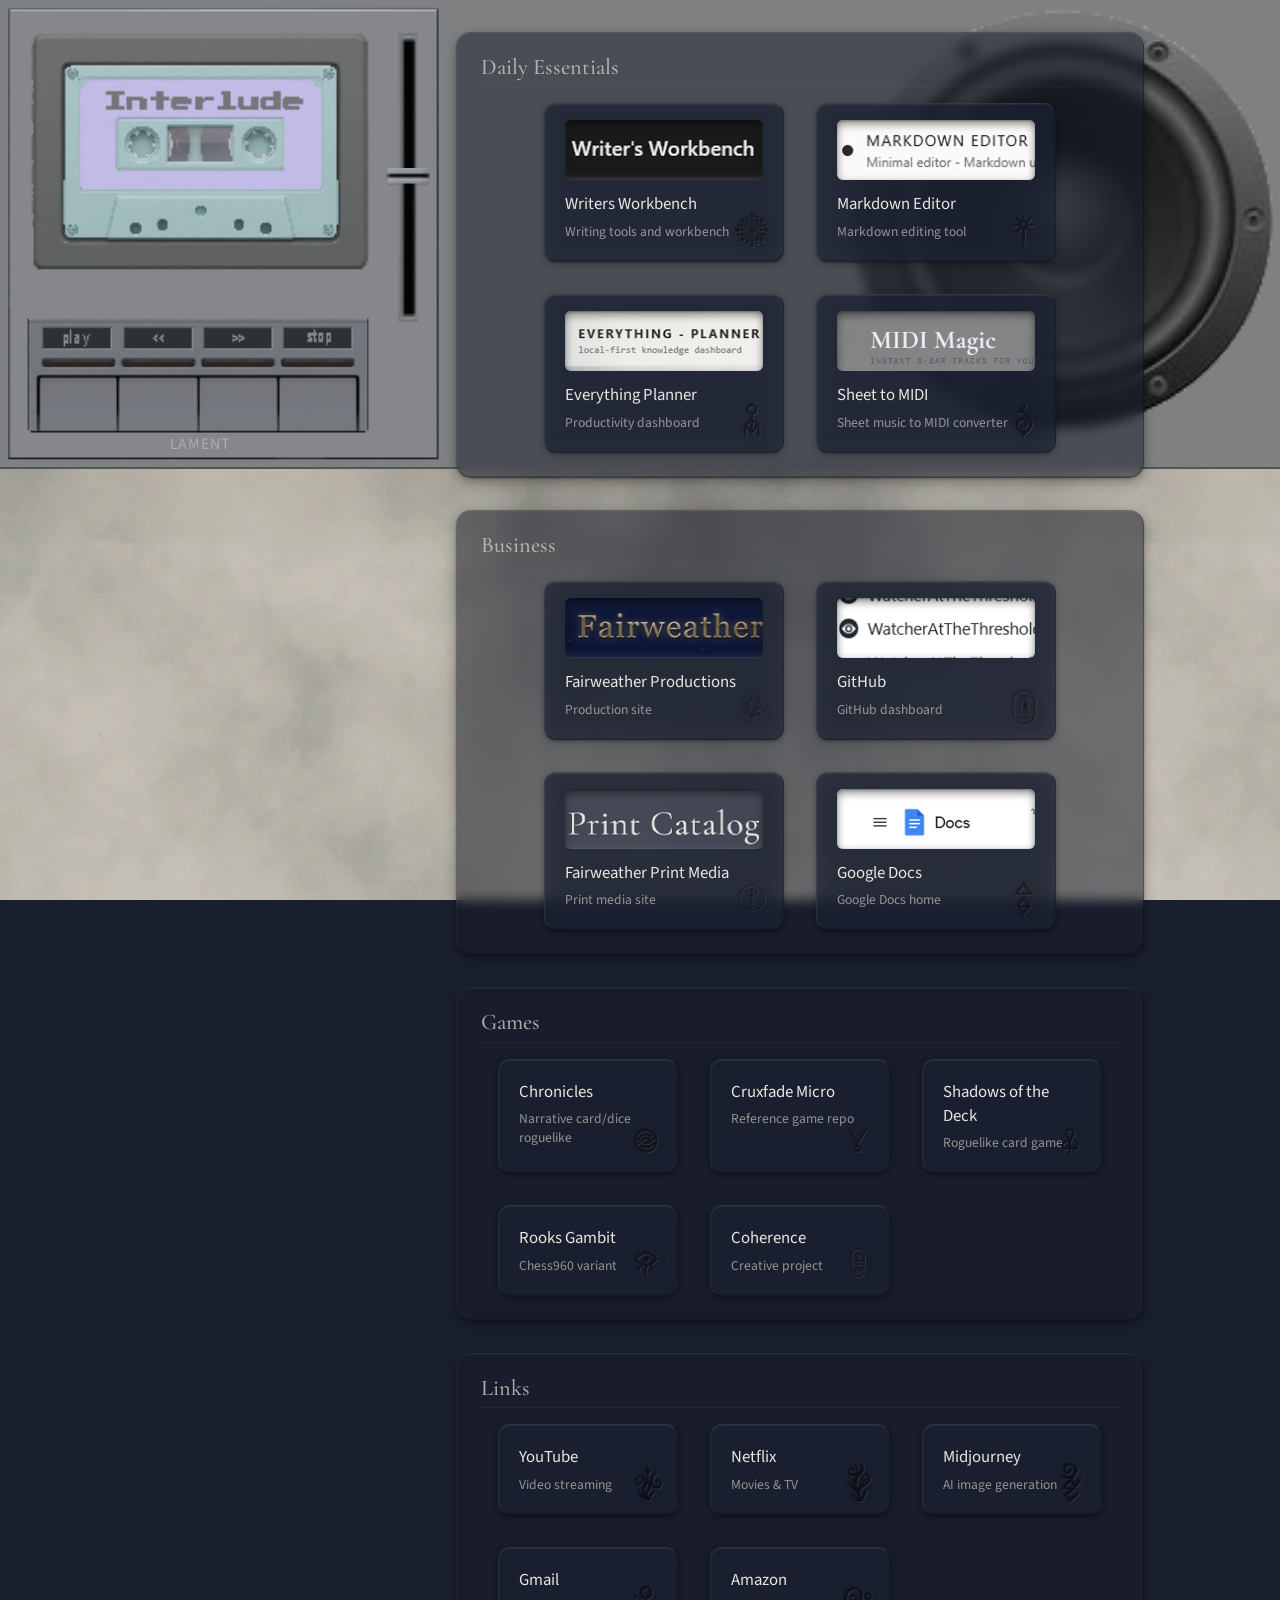
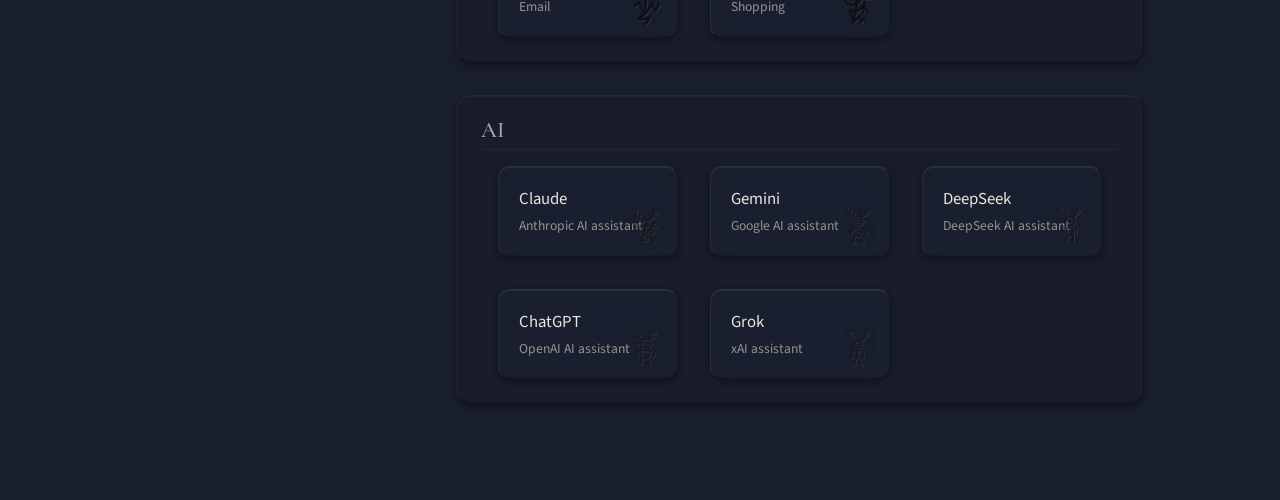
==== commit 5b214c46: "Big overhaul to Launchpad and updated winter mix to be parady with the spring mix and interlude" ====
--- a/index.html
+++ b/index.html
@@ -40,8 +40,6 @@
     <img class="tape-speaker" src="images/tape-graphic/speaker.png" alt="" draggable="false">
   </div>
 
-  <ol id="tracklist" class="tracklist"></ol>
-
   <script src="js/script.js"></script>
 </body>
 </html>
--- a/css/style.css
+++ b/css/style.css
@@ -424,50 +424,9 @@
 .tape-btn-fwd  { left: 46%; }
 .tape-btn-stop { left: 65%; }
 
-/* ── Tracklist ── */
-
-.tracklist {
-  position: fixed;
-  top: 445px;
-  left: 0;
-  width: 19rem;
-  list-style: none;
-  padding: 0.5rem 1rem;
-  max-height: calc(100vh - 455px);
-  overflow-y: auto;
-}
-
-.tracklist-item {
-  display: flex;
-  align-items: baseline;
-  gap: 0.75rem;
-  padding: 0.4rem 0.5rem;
-  border-radius: 6px;
-  cursor: pointer;
-  color: rgba(195, 188, 231, 0.35);
-  font-family: 'Source Sans Pro', sans-serif;
-  font-size: 0.75rem;
-  text-transform: uppercase;
-  letter-spacing: 0.07em;
-}
-
-.tracklist-item.active {
-  color: #c3bce7;
-}
-
-.tracklist-num {
-  font-size: 0.65rem;
-  opacity: 0.5;
-  min-width: 1.4rem;
-  text-align: right;
-  flex-shrink: 0;
-}
-
 /* ── Responsive ── */
 
 @media (max-width: 600px) {
-  .tracklist { display: none; }
-
   header h1 {
     font-size: 2.2rem;
   }
